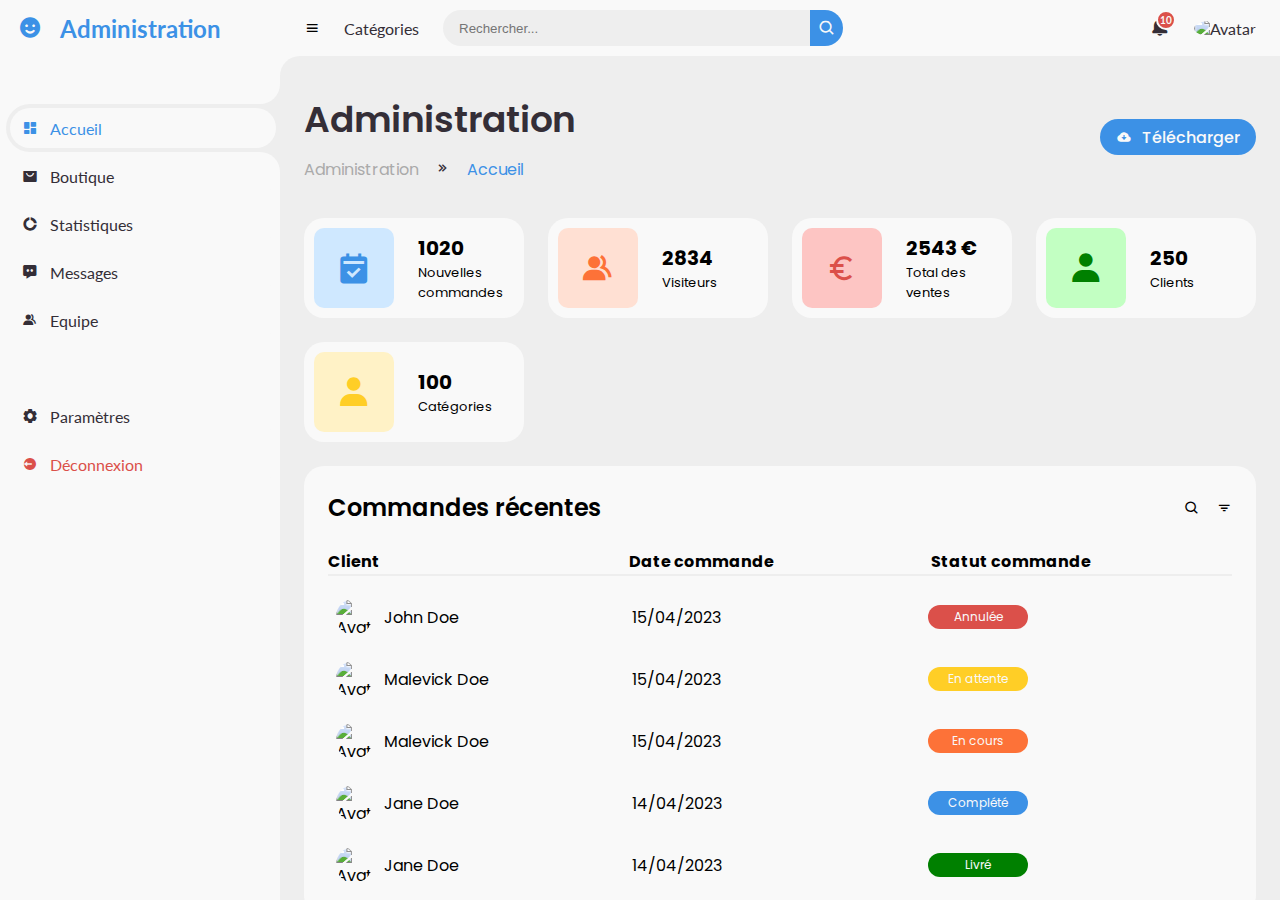
==== index.html @ 9e569133 "Première version" ====
<!DOCTYPE html>
<html lang="fr">
<head>
    <meta charset="UTF-8">
    <meta http-equiv="X-UA-Compatible" content="IE=edge">
    <meta name="viewport" content="width=device-width, initial-scale=1.0">
    <title>Administration</title>
    <link rel="stylesheet" href="./assets/stylesheets/style.css" />
</head>
<body>
    <aside class="sidebar">
        <a href="#" class="brand">
            <i class="bx bxs-smile"></i>
            <span class="text">Administration</span>
        </a>
        <ul class="side-menu top">
            <li class="active">
                <a href="#" class="">
                    <i class="bx bxs-dashboard"></i>
                    <span class="text">Accueil</span>
                </a>
            </li>
            <li>
                <a href="#" class="">
                    <i class="bx bxs-shopping-bag-alt"></i>
                    <span class="text">Boutique</span>
                </a>
            </li>
            <li>
                <a href="#" class="">
                    <i class="bx bxs-doughnut-chart"></i>
                    <span class="text">Statistiques</span>
                </a>
            </li>
            <li>
                <a href="#" class="">
                    <i class="bx bxs-message-dots"></i>
                    <span class="text">Messages</span>
                </a>
            </li>
            <li>
                <a href="#" class="">
                    <i class="bx bxs-group"></i>
                    <span class="text">Equipe</span>
                </a>
            </li>
        </ul>
        <ul class="side-menu">
            <li>
                <a href="#" class="">
                    <i class="bx bxs-cog"></i>
                    <span class="text">Paramètres</span>
                </a>
            </li>
            <li>
                <a href="#" class="logout">
                    <i class="bx bxs-log-out-circle"></i>
                    <span class="text">Déconnexion</span>
                </a>
            </li>
        </ul>
    </aside>
    <section class="content" id="content">
        <nav>
            <i class="bx bx-menu"></i>
            <a href="#" class="nav-link">Catégories</a>
            <form action="">
                <div class="form-input">
                    <input type="search" name="" id="" placeholder="Rechercher..." />
                    <button type="submit" class="search-btn">
                        <i class="bx bx-search"></i>
                    </button>
                </div>
            </form>
            <a href="#" class="notification">
                <i class="bx bxs-bell"></i>
                <span class="num">10</span>
            </a>
            <a href="#" class="profile">
                <img src="https://picsum.photos/50/50" alt="Avatar" title="Avatar" />
            </a>
        </nav>
        <main>
            <div class="head-title">
                <div class="left">
                    <h1>Administration</h1>
                    <ul class="breadcrumb">
                        <li>
                            <a href="#">Administration</a>
                        </li>
                        <li><i class="bx bx-chevrons-right"></i></li>
                        <li>
                            <a class="active" href="#">Accueil</a>
                        </li>
                    </ul>
                </div>
                <a href="#" class="button">
                    <i class="bx bxs-cloud-download"></i>
                    <span class="text">Télécharger</span>
                </a>
            </div>
            <ul class="box-info">
                <li>
                    <i class="bx bxs-calendar-check"></i>
                    <span class="text">
                        <h3>1020</h3>
                        <p>Nouvelles commandes</p>
                    </span>
                </li>
                <li>
                    <i class="bx bxs-group"></i>
                    <span class="text">
                        <h3>2834</h3>
                        <p>Visiteurs</p>
                    </span>
                </li>
                <li>
                    <i class="bx bx-euro"></i>
                    <span class="text">
                        <h3>2543 €</h3>
                        <p>Total des ventes</p>
                    </span>
                </li>
                <li>
                    <i class="bx bxs-user"></i>
                    <span class="text">
                        <h3>250</h3>
                        <p>Clients</p>
                    </span>
                </li>
                <li>
                    <i class="bx bxs-user"></i>
                    <span class="text">
                        <h3>100</h3>
                        <p>Catégories</p>
                    </span>
                </li>
            </ul>
            <div class="table-data">
                <div class="order">
                    <div class="head">
                        <h3>Commandes récentes</h3>
                        <i class="bx bx-search"></i>
                        <i class="bx bx-filter"></i>
                    </div>
                    <div class="table">
                        <div class="table-header">
                            <div class="col">Client</div>
                            <div class="col">Date commande</div>
                            <div class="col">Statut commande</div>
                        </div>
                        <div class="table-body">
                            <div class="row">
                                <div class="col">
                                    <img src="https://picsum.photos/50/50" alt="Avatar" title="Avatar" />
                                    <p>John Doe</p>
                                </div>
                                <div class="col">15/04/2023</div>
                                <div class="col"><span class="status canceled">Annulée</span></div>
                            </div>
                            <div class="row">
                                <div class="col">
                                    <img src="https://picsum.photos/50/50" alt="Avatar" title="Avatar" />
                                    <p>Malevick Doe</p>
                                </div>
                                <div class="col">15/04/2023</div>
                                <div class="col"><span class="status pending">En attente</span></div>
                            </div>
                            <div class="row">
                                <div class="col">
                                    <img src="https://picsum.photos/50/50" alt="Avatar" title="Avatar" />
                                    <p>Malevick Doe</p>
                                </div>
                                <div class="col">15/04/2023</div>
                                <div class="col"><span class="status process">En cours</span></div>
                            </div>
                            <div class="row">
                                <div class="col">
                                    <img src="https://picsum.photos/50/50" alt="Avatar" title="Avatar" />
                                    <p>Jane Doe</p>
                                </div>
                                <div class="col">14/04/2023</div>
                                <div class="col"><span class="status completed">Complété</span></div>
                            </div>
                            <div class="row">
                                <div class="col">
                                    <img src="https://picsum.photos/50/50" alt="Avatar" title="Avatar" />
                                    <p>Jane Doe</p>
                                </div>
                                <div class="col">14/04/2023</div>
                                <div class="col"><span class="status success">Livré<em></em></span></div>
                            </div>
                        </div>
                        <div class="table-footer">

                        </div>
                    </div>
                </div>
                <div class="todos">
                    <div class="head">
                        <h3>Tâches à faire</h3>
                        <i class="bx bx-plus"></i>
                        <i class="bx bx-filter"></i>
                    </div>
                    <ul class="todo-list">
                        <li class="not-completed">
                            <span class="text">Tâche 1</span>
                            <i class="bx bx-dots-vertical-rounded"></i>
                        </li>
                        <li class="completed">
                            <span class="text">Tâche 2</span>
                            <i class="bx bx-dots-vertical-rounded"></i>
                        </li>
                        <li class="not-completed">
                            <span class="text">Tâche 3</span>
                            <i class="bx bx-dots-vertical-rounded"></i>
                        </li>
                        <li class="completed">
                            <span class="text">Tâche 4</span>
                            <i class="bx bx-dots-vertical-rounded"></i>
                        </li>
                        <li class="not-completed">
                            <span class="text">Tâche 5</span>
                            <i class="bx bx-dots-vertical-rounded"></i>
                        </li>
                    </ul>
                </div>
            </div>
        </main>
    </section>
    <script src="./assets/javascript/dashboard.js"></script>
</body>
</html>
---- assets/stylesheets/style.css ----
/**
*   Style       : CorvanisDashboard 
*   Fichier     : styke.css
*   Version     : 1.0.0.
*   Auteur(s)   : Dakin Quelia <dakinquelia@gmail.com>
**/
@charset "UTF-8";
@import url("https://unpkg.com/boxicons@2.1.4/css/boxicons.min.css");
@import url("https://fonts.googleapis.com/css2?family=Lato:wght@400;700&family=Poppins:wght@400;500;600;700&display=swap");

:root {
    /* Global */
    --poppins:              'Poppins', sans-serif;
    --lato:                 'Lato', sans-serif;
    --sidebar-width:        280px;
    --border-radius-btn:    36px;
    /* Couleurs */
    --light:                #F9F9F9;
    --blue:                 #3C91E6;
    --light-blue:           #CFE8FF;
    --grey:                 #EEEEEE;
    --dark-grey:            #AAAAAA;
    --dark:                 #342E37;
    --red:                  #DB504A;
    --light-red:            #fdc5c3;
    --yellow:               #FFCE26;
	--light-yellow:         #FFF2C6;
    --orange:               #FD7238;
    --light-orange:         #FFE0D3;
    --green:                #008000;
    --light-green:          #c2ffc2;
}

/**
*   Global
**/
* {
    margin: 0;
    padding: 0;
    box-sizing: border-box;
}

a {
    text-decoration: none;
}

li {
    list-style: none;
}

html {
	overflow: hidden;
}

body {
    background: var(--grey);
    overflow-x: hidden;
}

body.dark {
	--light:                #0C0C1E;
	--grey:                 #060714;
	--dark:                 #FBFBFB;
}

/**
*   Barre latérale (sidebar)
**/
.sidebar {
    position: fixed;
    top: 0;
    left: 0;
    width: var(--sidebar-width);
    height: 100%;
    background: var(--light);
    font-family: var(--lato);
    z-index: 1000;
    transition: .3s ease;
    overflow-x: hidden;
    scrollbar-width: none;
}

.sidebar::--webkit-scrollbar {
	display: none;
}

.sidebar.hide {
    width: 60px;
}

.sidebar .brand {
    font-size: 24px;
    font-weight: 700;
    height: 56px;
    display: flex;
    align-items: center;
    color: var(--blue);
}

.sidebar .brand .bx {
    min-width: 60px;
    display: flex;
    justify-content: center;
}

.sidebar .side-menu {
    width: 100%;
    margin-top: 48px;
}

.sidebar .side-menu li {
    height: 48px;
    background: transparent;
    margin-left: 6px;
    border-radius: 48px 0 0 48px;
    padding: 4px;
}

.sidebar .side-menu li.active {
    background: var(--grey);
    position: relative;
}

.sidebar .side-menu li.active::before {
    content: '';
    position: absolute;
    width: 40px;
    height: 40px;
    border-radius: 50%;
    top: -40px;
    right: 0;
    box-shadow: 20px 20px 0 var(--grey);
    z-index: -1;
}

.sidebar .side-menu li.active::after {
    content: '';
    position: absolute;
    width: 40px;
    height: 40px;
    border-radius: 50%;
    bottom: -40px;
    right: 0;
    box-shadow: 20px -20px 0 var(--grey);
    z-index: -1;
}

.sidebar .side-menu li a {
    width: 100%;
    height: 100%;
    font-size: 16px;
    color: var(--dark);
    background: var(--light);
    border-radius: 48px;
    display: flex;
    align-items: center;
    white-space: nowrap;
    overflow-x: hidden;
}

.sidebar .side-menu li.active a {
    color: var(--blue);
}

.sidebar.hide .side-menu li a {
    width: calc(48px - (4px * 2));
    transition: width .3s ease;
}

.sidebar .side-menu li a.logout {
    color: var(--red);
}

.sidebar .side-menu li a:hover {
    color: var(--blue);
}

.sidebar .side-menu li a i {
    min-width: calc(60px - ((4px + 6px) * 2));
    display: flex;
    align-items: center;
    justify-content: center;
}

/**
*   Contenu (content)
**/
.content {
   position: relative;
   width: calc(100% - var(--sidebar-width));
   left: var(--sidebar-width);
   transition: .3s ease;
}

.sidebar.hide ~ .content {
    width: calc(100% - 60px);
    left: 60px;
}

.content nav {
    position: relative;
    height: 56px;
    background: var(--light);
    padding: 0 24px;
    display: flex;
    align-items: center;
    grid-gap: 24px;
    font-family: var(--lato);
}

.content nav::before {
    content: '';
    position: absolute;
    width: 40px;
    height: 40px;
    bottom: -40px;
    left: 0;
    border-radius: 50%;
    box-shadow: -20px -20px 0 var(--light);
}

.content nav a {
    color: var(--dark);
}

.content nav i.bx.bx-menu {
    cursor: pointer;
}

.content nav .nav-link {
    font-size: 16px;
    transition: .3s ease;
}

.content nav .nav-link:hover {
    color: var(--blue);
}

.content nav .notification {
    position: relative;
    font-size: 20px;
}

.content nav .notification .num {
    position: absolute;
    top: -6px;
    right: -6px;
    width: 20px;
    height: 20px;
    border-radius: 50%;
    border: 2px solid var(--light);
    background: var(--red);
    color: var(--light);
    font-weight: 700;
    font-size: 10px;
    display: flex;
    align-items: center;
    justify-content: center;
}

.content nav .profile img {
    width: 36px;
    height: 36px;
    object-fit: cover;
    border-radius: 50%;
}

/**
*   Formulaires (forms)
**/
.content nav form {
    max-width: 400px;
    width: 100%;
    margin-right: auto;
}

.content nav form .form-input {
    display: flex;
    align-items: center;
    height: 36px;
}

.content nav form .form-input input {
    flex-grow: 1;
    padding: 0 16px;
    height: 100%;
    border: none;
    border-radius: var(--border-radius-btn) 0 0 var(--border-radius-btn);
    background: var(--grey);
    outline: none;
    width: 100%;
}

.content nav form .form-input button {
    cursor: pointer;
    width: 36px;
    height: 100%;
    display: flex;
    justify-content: center;
    align-items: center;
    background: var(--blue);
    color: var(--light);
    font-size: 18px;
    border: none;
    outline: none;
    border-radius: 0 var(--border-radius-btn) var(--border-radius-btn) 0;
}

.content nav form .form-input button:hover {
    color: var(--dark);
}

/**
*   Zone de contenu principal
**/
.content main {
    width: 100%;
    padding: 36px 24px;
    font-family: var(--poppins);
    max-height: calc(100vh - 56px);
    overflow-y: auto;
}

.content main .head-title {
    display: flex;
    align-items: center;
    justify-content: space-between;
    grid-gap: 16px;
    flex-wrap: wrap;
}

.content main .head-title .left h1 {
    font-size: 36px;
    font-weight: 600;
    margin-bottom: 10px;
    color: var(--dark);
}

.content main .head-title .left .breadcrumb {
    display: flex;
    align-items: center;
    grid-gap: 16px;
}

.content main .head-title .left .breadcrumb li {
    color: var(--dark); 
}

.content main .head-title .left .breadcrumb li a {
    color: var(--dark-grey);
    pointer-events: none;
}

.content main .head-title .left .breadcrumb li a.active {
    color: var(--blue);
    pointer-events: unset;
}

.content main .head-title .button {
    height: 36px;
    padding: 0 16px;
    border-radius: var(--border-radius-btn);
    background: var(--blue);
    color: var(--light);
    display: flex;
    align-items: center;
    justify-content: center;
    grid-gap: 10px;
    font-weight: 500;
}

.content main .head-title .button:hover {
    background: rgba(255, 255, 255, 0.9);
    color: var(--dark);
}

.content main .box-info {
    display: grid;
    grid-template-columns: repeat(auto-fit, minmax(200px, 1fr));
    grid-gap: 24px;
    margin-top: 36px;
}

.content main .box-info li {
    padding: 10px;
    background: var(--light);
    border-radius: 20px;
    display: flex;
    align-items: center;
    grid-gap: 24px;
}

.content main .box-info .text h3 {
    font-size: 20px;
}

.content main .box-info .text {
    font-size: 13px;
}

.content main .box-info li .bx {
    min-width: 80px;
    width: 80px;
    height: 80px;
    border-radius: 10px;
    font-size: 36px;
    display: flex;
    align-items: center;
    justify-content: center;
}

.content main .box-info li:nth-child(1) i.bx {
    background: var(--light-blue);
    color: var(--blue);
}

.content main .box-info li:nth-child(2) i.bx {
    background: var(--light-orange);
    color: var(--orange);
}

.content main .box-info li:nth-child(3) i.bx {
    background: var(--light-red);
    color: var(--red);
}

.content main .box-info li:nth-child(4) i.bx {
    background: var(--light-green);
    color: var(--green);
}

.content main .box-info li:nth-child(5) i.bx {
    background: var(--light-yellow);
    color: var(--yellow);
}

/**
*   Tableaux
**/
.content main .table-data {
    display: flex;
    flex-wrap: wrap;
    grid-gap: 24px;
    margin-top: 24px;
    width: 100%;
}

.content main .table-data > div {
    border-radius: 20px;
    background: var(--light);
    padding: 24px;
    flex-grow: 1;
    overflow-x: auto;
}

.content main .table-data .head {
    display: flex;
    align-items: center;
    grid-gap: 16px;
    margin-bottom: 24px;
    min-width: 420px;
}

.content main .table-data .head .bx {
    cursor: pointer;
}

.content main .table-data .head h3 {
    margin-right: auto;
    font-size: 24px;
    font-weight: 600;
}

.content main .table {
    display: flex;
    flex-direction: column;
    flex-wrap: nowrap;
    width: 100%;
    min-width: 420px;
}

.content main .table .table-header {
    display: flex;
    align-items: center;
    width: 100%;
    border-bottom: 2px solid var(--grey);
}

.content main .table .table-header .col {
    margin: 0;
    padding: 0;
    font-weight: bold;
}

.content main .table .table-header > .col {
    width: 100%;
}

.content main .table .table-body {
    display: flex;
    flex-direction: column;
    width: 100%;
}

.content main .table .table-body > .row {
    display: flex;
    width: 100%;
    align-items: center;
    margin-bottom: 10px;
    padding: 8px;
}

.content main .table .table-body > .row:first-child {
    margin-top: 15px;
}

.content main .table .table-body > .row:last-child {
    margin-bottom: 0;
}

.content main .table .table-body > .row:hover {
    background: var(--grey);
    border-radius: 10px;
}

.content main .table .table-body > .row > .col {
    width: 100%;
}

.content main .table .table-body > .row > .col:first-child {
    display: flex;
    align-items: center;
    grid-gap: 12px;
}

.content main .table .table-body > .row .col img {
    width: 36px;
    height: 36px;
    border-radius: 50%;
    object-fit: cover;
}

.content main .table .table-footer { }

/**
*   Composant : tâches (todos)
**/
.content main .table-data .todos { }

.content main .table-data .todos .todo-list {
    width: 100%;
    min-width: 420px;
}

.content main .table-data .todos .todo-list li {
    width: 100%;
    margin-bottom: 16px;
    background: var(--grey);
    border-radius: 10px;
    padding: 2px 16px;
    display: flex;
    justify-content: space-between;
    align-items: center;
    border-left: 10px solid;
}

.content main .table-data .todos .todo-list li:last-child {
    margin-bottom: 0;
}

.content main .table-data .todos .todo-list li.completed {
    border-left-color: var(--blue);
}

.content main .table-data .todos .todo-list li.not-completed {
    border-left-color: var(--red);
}

.content main .table-data .todos .todo-list li .bx {
    cursor: pointer;
}

/**
*   Composant : statut (status)
**/
.status {
    display: flex;
    align-items: center;
    justify-content: center;
    width: 100px;
    font-size: 12px;
    padding: 3px 16px;
    color: var(--light);
    border-radius: 20px;
    background: var(--grey);
    overflow-x: hidden;
}

.status.process {
    background: var(--orange);
}

.status.pending {
    background: var(--yellow);
}

.status.completed {
    background: var(--blue);
}

.status.canceled {
    background: var(--red); 
}

.status.success {
    background: var(--green); 
}

/**
*   Responsive
**/
@media screen and (max-width: 768px) {
    .sidebar {
        width: 200px;
    }

    .content {
        width: calc(100% - 60px);
        left: 200px;
    }

    .content nav .nav-link {
        display: none;
    }
}

@media screen and (max-width: 576px) {
    .content nav form .form-input input {
        display: none;
    }

    .content nav form .form-input button {
        width: auto;
        height: auto;
        background: transparent;
        border-radius: none;
        color: var(--dark);
    }

    .content nav form.show .form-input input {
        display: block;
        width: 100%;
    }

    .content nav form.show .form-input button {
        width: 36px;
        height: 100%;
        border-radius: 0 var(--border-radius-btn) var(--border-radius-btn) 0;
        background: var(--red);
        color: var(--light);
    }

    .content nav form.show ~ .notification,
    .content nav form.show ~ .profile {
        display: none;
    }

    .content main .box-info {
        grid-template-columns: 1fr;
    }

    .content main .table-data .head {
        min-width: 420px;
    }

    .content main .table-data .todos .todo-list {
        min-width: 420px;
    }
}
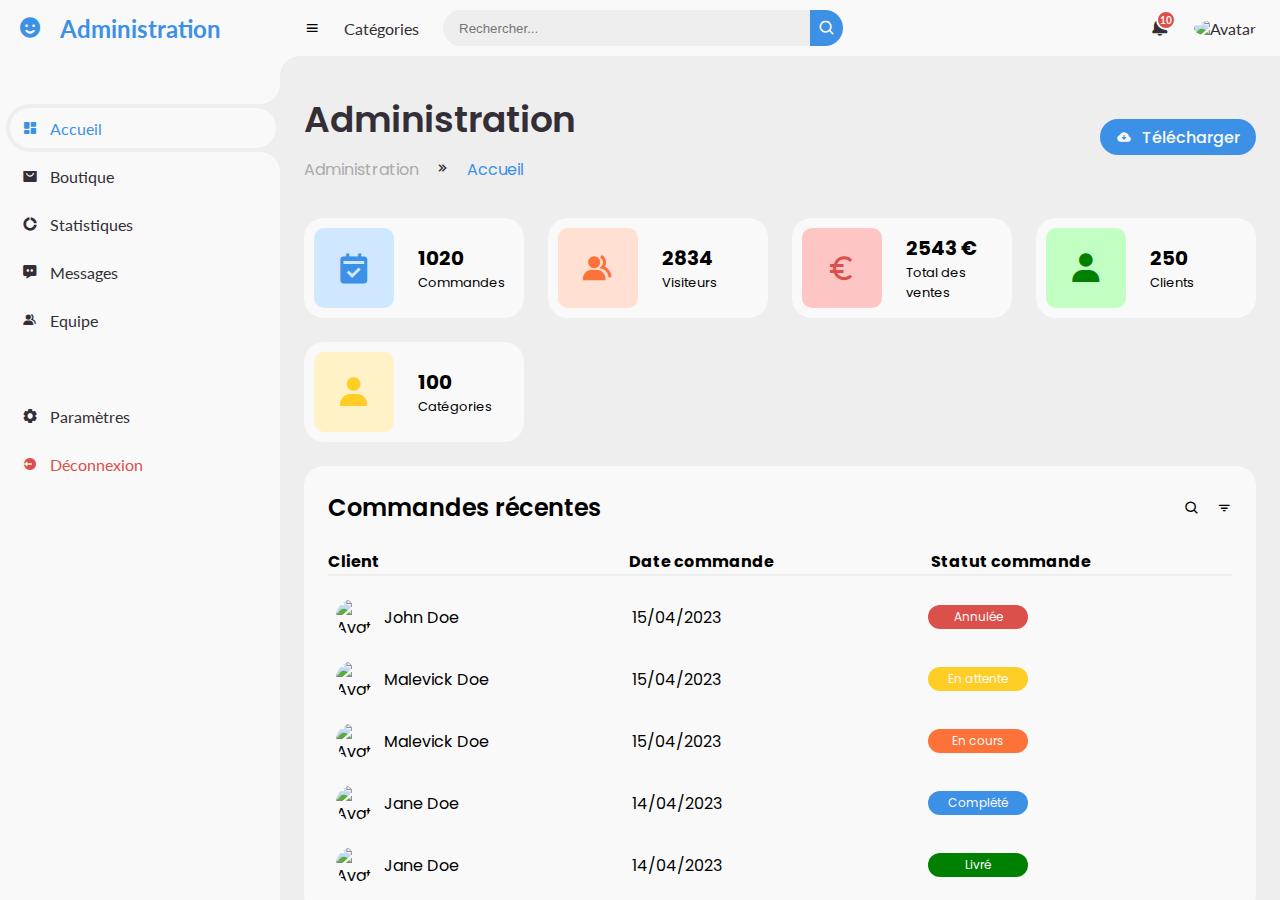
==== commit b936210c: "Mise à jour du code" ====
--- a/index.html
+++ b/index.html
@@ -104,7 +104,7 @@
                     <i class="bx bxs-calendar-check"></i>
                     <span class="text">
                         <h3>1020</h3>
-                        <p>Nouvelles commandes</p>
+                        <p>Commandes</p>
                     </span>
                 </li>
                 <li>
--- a/assets/stylesheets/style.css
+++ b/assets/stylesheets/style.css
@@ -1,6 +1,6 @@
 /**
 *   Style       : CorvanisDashboard 
-*   Fichier     : styke.css
+*   Fichier     : style.css
 *   Version     : 1.0.0.
 *   Auteur(s)   : Dakin Quelia <dakinquelia@gmail.com>
 **/
@@ -16,19 +16,34 @@
     --border-radius-btn:    36px;
     /* Couleurs */
     --light:                #F9F9F9;
+    --black:                #222222;
     --blue:                 #3C91E6;
     --light-blue:           #CFE8FF;
+    --light-blue-2:         #e0f0ff;
     --grey:                 #EEEEEE;
     --dark-grey:            #AAAAAA;
     --dark:                 #342E37;
+    --dark-light-1:         #343434;
+    --dark-light-2:         #555555;    
     --red:                  #DB504A;
     --light-red:            #fdc5c3;
     --yellow:               #FFCE26;
+    --yellow-2:             #E2A03F;
 	--light-yellow:         #FFF2C6;
     --orange:               #FD7238;
     --light-orange:         #FFE0D3;
     --green:                #008000;
-    --light-green:          #c2ffc2;
+    --light-green:          #C2FFC2;
+    --violet:               #805DCA;
+    --white:                #FFFFFF;
+    --primary:              var(--blue);
+    --secondary:            var(--yellow-2);
+    /* Autres couleurs */
+    --modal-border-color:   #DDDDDD;
+    --color-facebook:       #3B5998;
+    --color-twitter:        #1DA1F2;
+    --color-whatsapp:       #25D366;
+    --color-instagram:      #C13583;
 }
 
 /**
@@ -61,6 +76,67 @@
 	--light:                #0C0C1E;
 	--grey:                 #060714;
 	--dark:                 #FBFBFB;
+}
+
+.container {
+    background: var(--light);
+    border-radius: 8px; 
+    box-shadow: 0 10px 30px rgba(0, 0, 0, .07);
+    color: var(--dark);
+    padding: 10px 24px;
+}
+
+body > .container {
+    margin-bottom: 10px;
+}
+
+body > .container:last-of-type {
+    margin-bottom: 0;
+}
+
+/**
+*   Formulaires du container
+**/
+.container form {
+    max-width: 400px;
+    width: 100%;
+    margin-right: auto;
+}
+
+.container form .form-input {
+    display: flex;
+    align-items: center;
+    height: 36px;
+}
+
+.container form .form-input input {
+    flex-grow: 1;
+    padding: 0 12px;
+    height: 100%;
+    border: none;
+    border-radius: 8px;
+    background: var(--grey);
+    outline: none;
+    width: 100%;
+}
+
+.container form .form-input button {
+    cursor: pointer;
+    width: 25px;
+    height: 100%;
+    display: flex;
+    justify-content: center;
+    align-items: center;
+    background: var(--blue);
+    color: var(--light);
+    font-size: 14px;
+    border: none;
+    outline: none;
+    border-radius: 0 var(--border-radius-btn) var(--border-radius-btn) 0;
+}
+
+.container form .form-input button:hover {
+    color: var(--dark);
 }
 
 /**
@@ -241,6 +317,10 @@
     font-size: 20px;
 }
 
+.content nav .notification:hover {
+    color: var(--blue);
+}
+
 .content nav .notification .num {
     position: absolute;
     top: -6px;
@@ -327,6 +407,7 @@
     justify-content: space-between;
     grid-gap: 16px;
     flex-wrap: wrap;
+    margin-bottom: 15px;
 }
 
 .content main .head-title .left h1 {
@@ -617,6 +698,318 @@
 }
 
 /**
+*   Composant : modal
+**/
+.modal {
+    max-width: 600px;
+    width: 100%;
+    background: var(--light);
+    border-radius: 16px;
+    padding: 15px;
+    box-shadow: 0 10px 30px rgba(0, 0, 0, .07);
+    height: auto;
+    margin-bottom: 10px;
+}
+
+.modal .modal-header {
+
+}
+
+.modal .modal-body {
+    
+}
+
+.modal .modal-footer {
+    
+}
+
+.modal .modal-body .modal-content {
+    font-size: 12px;
+}
+
+.modal .modal-body .modal-content h2,
+.modal .modal-body .modal-content p {
+    margin: 10px;
+}
+
+/**
+*   Composant : tabs (horizontal)
+**/
+.tab-menu-bg {
+    background: var(--light);
+    border-radius: 16px; 
+    box-shadow: 0 10px 30px rgba(0, 0, 0, .07);
+    color: var(--dark);
+}
+
+.tab-menu {
+    display: flex;
+    position: relative;
+    grid-gap: 24px;
+    padding: 0 10px 10px 0;
+    border-bottom: 1px solid var(--modal-border-color);
+    flex-wrap: wrap;
+}
+
+.tab-menu > li {
+    position: relative;
+    cursor: pointer;
+    color: var(--dark-grey);
+    transition: all .3s ease;
+    user-select: none;
+    white-space: nowrap;
+}
+
+.tab-menu > li:hover {
+    color: var(--dark);
+}
+
+.tab-menu > li.active {
+    color: var(--primary);
+}
+
+.tab-menu .dropdown {
+    position: absolute;
+    top: 130%;
+    right: 0;
+    width: 160px;
+    padding: 10px 0;
+    background: var(--light);
+    box-shadow: 0 8px 16px rgba(0, 0, 0, .07);
+    border-radius: 10px;
+    opacity: 0;
+    visibility: hidden;
+    transition: all .3s ease;
+    z-index: 100;
+}
+
+.tab-menu > li:hover .dropdown {
+    opacity: 1;
+    visibility: visible;
+    top: 100%;
+}
+
+.tab-menu .dropdown li {
+    padding: 8px 16px;
+    transition: all .3s ease;
+    color: var(--dark-grey);
+}
+
+.tab-menu .dropdown li:hover {
+    background: var(--grey);
+    color: var(--dark);
+}
+
+.tab-menu .dropdown li.active {
+    color: var(--primary);
+}
+
+.tab-menu .dropdown .separator {
+
+}
+
+.tab-menu .line {
+    position: absolute;
+    bottom: 0;
+    left: 10px;
+    height: 2px;
+    background: var(--primary);
+    transition: all .3s ease;
+}
+
+.tab-contents .tab-content {
+    display: none;
+}
+
+.tab-contents .tab-content.active {
+    display: block;
+}
+
+.tab-contents .tab-content h2 {
+    font-size: 20px;
+    font-weight: 600;
+    color: var(--blue);
+    margin: 10px 0;
+}
+
+.tab-contents .tab-content p {
+    margin-bottom: 10px;
+    color: var(--dark);
+}
+
+/**
+*   Composant : tabs (vertical)
+**/
+.tab-menu-vr {
+    display: flex;
+}
+
+.tab-menu-vr .indicator {
+    min-width: 200px;
+    margin: -24px 15px -10px -24px;
+    border-right: 1px solid var(--grey);
+}
+
+.tab-menu-vr > .indicator {
+    padding: 1.5rem 0;
+}
+
+.tab-menu-vr .indicator li {
+    cursor: pointer;
+    display: flex;
+    align-items: center;
+    grid-gap: .5rem;
+    padding: 10px 1rem;
+    font-size: .875rem;
+    color: var(--black);
+    border-right: 3px solid transparent;
+    user-select: none;
+}
+
+.tab-menu-vr .indicator li i {
+    font-size: 1rem;
+}
+
+.tab-menu-vr .indicator li.active {
+    border-right-color: var(--blue);
+    background: var(--light-blue-2);
+    color: var(--blue);
+}
+
+.tab-menu-vr .indicator li:hover {
+    background: var(--light-blue-2);
+}
+
+.tab-menu-vr > .tab-content {
+    padding: 0 1rem 1rem 1rem;
+}
+
+.tab-menu-vr .tab-content li {
+    display: none;
+}
+
+.tab-menu-vr .tab-content li.active {
+    display: block;
+}
+
+.tab-menu-vr .tab-content li h1 {
+    font-size: 1.5rem;
+    font-weight: 600;
+    color: var(--black);
+    margin-bottom: .75rem;
+}
+
+.tab-menu-vr .tab-content li p {
+    text-align: justify;
+    font-size: .875rem;
+    margin-bottom: .5rem;
+    color: var(--black);
+}
+
+/**
+*   Composant : menu contextuel
+**/
+.context-menu {
+    font-family: var(--lato);
+    position: fixed;
+    top: 0;
+    left: 0;
+    min-width: 220px;
+    background: var(--light);
+    box-shadow: 0 8px 16px rgba(0, 0, 0, .09);
+    border-radius: 8px; 
+    z-index: 100;
+    padding: 5px 0;
+    opacity: 0;
+    visibility: hidden;
+    transition: opacity .2s ease;
+}
+
+.context-menu.show {
+    opacity: 1;
+    visibility: visible;
+}
+
+.context-menu .divider {
+    height: 1px;
+    background: var(--grey);
+    margin: 5px 0;
+}
+
+.context-menu li {
+    position: relative;
+}
+
+.context-menu li a {
+    display: flex;
+    align-items: center;
+    grid-gap: .75rem;
+    padding: .25rem 1rem;
+    color: var(--dark);
+    font-size: .875rem;
+    font-weight: 500;
+}
+
+.context-menu li a:hover {
+    color: var(--blue);
+    background: var(--grey);
+}
+
+.context-menu li a i {
+    font-size: 1.25rem;
+    width: 20px;
+    height: 20px;
+}
+
+.context-menu li a i.bx-x {
+    display: flex;
+    align-items: center;
+    justify-content: center;
+    color: var(--red);
+    font-size: 1.70rem;
+}
+
+.context-menu li a i.bxl-facebook {
+    color: var(--color-facebook);
+}
+
+.context-menu li a i.bxl-twitter {
+    color: var(--color-twitter);
+}
+
+.context-menu li a i.bxl-whatsapp {
+    color: var(--color-whatsapp);
+}
+
+.context-menu li a i.bxl-instagram {
+    color: var(--color-instagram);
+}
+
+.context-menu li a .arrow {
+    margin-left: auto;
+}
+
+.context-menu .dropdown-menu {
+    position: absolute;
+    top: 5px;
+    left: 100%;
+    min-width: 220px;
+    background: var(--light);
+    border-radius: 8px;
+    padding: 5px 0;
+    opacity: 0;
+    visibility: hidden;
+    transition: all .2s ease;
+}
+
+.context-menu li:hover > .dropdown-menu {
+    top: -5px;
+    left: 102%;
+    opacity: 1;
+    visibility: visible;
+}
+
+/**
 *   Responsive
 **/
 @media screen and (max-width: 768px) {
@@ -676,4 +1069,8 @@
     .content main .table-data .todos .todo-list {
         min-width: 420px;
     }
+
+    .tab-menu-vr .indicator {
+		border-right: none;
+	}
 }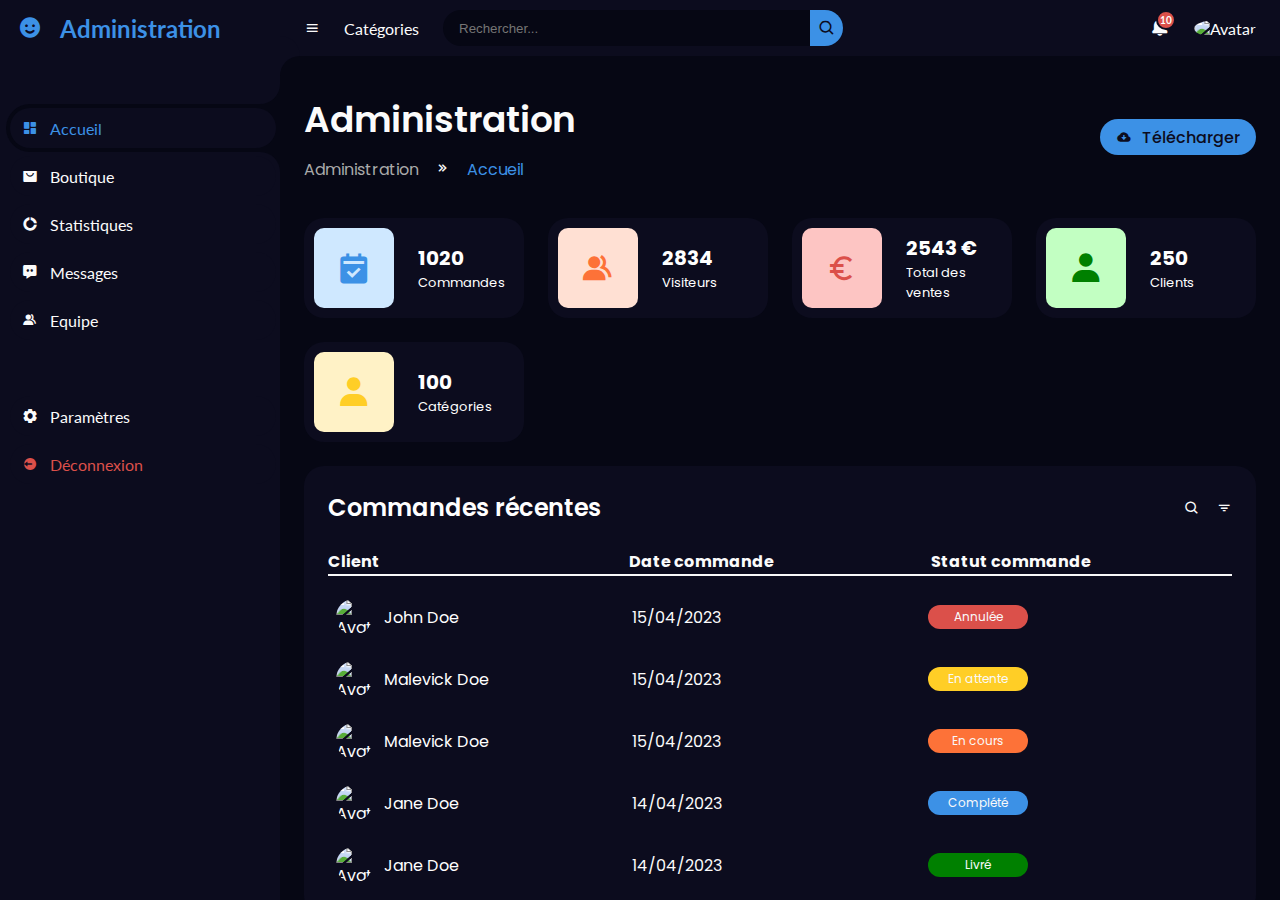
==== commit 4fd85a10: "Ajout du thème sombre" ====
--- a/index.html
+++ b/index.html
@@ -7,7 +7,7 @@
     <title>Administration</title>
     <link rel="stylesheet" href="./assets/stylesheets/style.css" />
 </head>
-<body>
+<body class="dark">
     <aside class="sidebar">
         <a href="#" class="brand">
             <i class="bx bxs-smile"></i>
--- a/assets/stylesheets/style.css
+++ b/assets/stylesheets/style.css
@@ -6,25 +6,29 @@
 **/
 @charset "UTF-8";
 @import url("https://unpkg.com/boxicons@2.1.4/css/boxicons.min.css");
+@import url('https://fonts.googleapis.com/css2?family=Outfit:wght@400;500;600;700&display=swap');
 @import url("https://fonts.googleapis.com/css2?family=Lato:wght@400;700&family=Poppins:wght@400;500;600;700&display=swap");
 
 :root {
-    /* Global */
-    --poppins:              'Poppins', sans-serif;
-    --lato:                 'Lato', sans-serif;
-    --sidebar-width:        280px;
-    --border-radius-btn:    36px;
     /* Couleurs */
     --light:                #F9F9F9;
     --black:                #222222;
     --blue:                 #3C91E6;
+    --blue-2:               #3B5998;
+    --blue-3:               #1DA1F2;
     --light-blue:           #CFE8FF;
     --light-blue-2:         #e0f0ff;
     --grey:                 #EEEEEE;
     --dark-grey:            #AAAAAA;
+    --dark-grey-2:          #CCCCCC;    
+    --dark-grey-3:          #777777;
     --dark:                 #342E37;
     --dark-light-1:         #343434;
-    --dark-light-2:         #555555;    
+    --dark-light-2:         #555555;
+    --light-grey:           #ebe9e9; 
+    --light-grey-2:         #DDDDDD;
+    --light-grey-3:         #EEEEEE;
+    --light-grey-4:         #d4d4d4;
     --red:                  #DB504A;
     --light-red:            #fdc5c3;
     --yellow:               #FFCE26;
@@ -33,17 +37,39 @@
     --orange:               #FD7238;
     --light-orange:         #FFE0D3;
     --green:                #008000;
+    --green-2:              #25D366;
     --light-green:          #C2FFC2;
     --violet:               #805DCA;
     --white:                #FFFFFF;
+    --pink:                 #C13583;
+    /* Autres couleurs */
     --primary:              var(--blue);
     --secondary:            var(--yellow-2);
-    /* Autres couleurs */
-    --modal-border-color:   #DDDDDD;
-    --color-facebook:       #3B5998;
-    --color-twitter:        #1DA1F2;
-    --color-whatsapp:       #25D366;
-    --color-instagram:      #C13583;
+    /* Formulaires */
+    --input-border-color:   var(--dark-grey-2);
+    /* Tableaux */
+    --table-headers-border: var(--grey);
+    /* Couleurs des composants */
+    --modal-border-color:   var(--light-grey-2);
+    --color-facebook:       var(--blue-2);
+    --color-twitter:        var(--blue-3);
+    --color-whatsapp:       var(--green-2);
+    --color-instagram:      var(--pink);
+    /* Composant : tag */
+    --tag-bg:               var(--black);
+    --tag-color:            var(--white);
+    /* Composant : help */
+    --help-border-color:    var(--light-grey-4);
+    /* Composant : notification */
+    --notif-text-color:     var(--white);
+    /* Composant : status */
+    --status-color:         var(--light);
+    /* Global */
+    --poppins:              'Poppins', sans-serif;
+    --lato:                 'Lato', sans-serif;
+    --sidebar-width:        280px;
+    --border-radius-btn:    36px;
+    --main-bg-color:        var(--grey);
 }
 
 /**
@@ -67,15 +93,25 @@
 	overflow: hidden;
 }
 
-body {
-    background: var(--grey);
-    overflow-x: hidden;
-}
-
 body.dark {
 	--light:                #0C0C1E;
 	--grey:                 #060714;
 	--dark:                 #FBFBFB;
+    --black:                #FFFFFF;
+    --white:                #333333;
+    --white-2:              #F9F9F9;
+    --light-grey:           #222222;
+    --light-grey-2:         #000000;
+    --light-grey-4:         #333333;
+    
+    --main-bg-color:        var(--grey);
+    --status-color:         var(--white-2);
+    --table-headers-border: var(--white-2);
+}
+
+body {
+    background: var(--main-bg-color);
+    overflow-x: hidden;
 }
 
 .container {
@@ -84,6 +120,7 @@
     box-shadow: 0 10px 30px rgba(0, 0, 0, .07);
     color: var(--dark);
     padding: 10px 24px;
+    width: 100%;
 }
 
 body > .container {
@@ -94,6 +131,19 @@
     margin-bottom: 0;
 }
 
+.row {
+    display: flex;
+    margin-bottom: .5rem;
+}
+
+h1, h2, h3, h4, h5, h6 {
+    color: var(--black);
+}
+
+p {
+    color: var(--black);
+}
+
 /**
 *   Formulaires du container
 **/
@@ -101,6 +151,7 @@
     max-width: 400px;
     width: 100%;
     margin-right: auto;
+    position: relative;
 }
 
 .container form .form-input {
@@ -301,6 +352,7 @@
 
 .content nav i.bx.bx-menu {
     cursor: pointer;
+    color: var(--dark);
 }
 
 .content nav .nav-link {
@@ -330,7 +382,7 @@
     border-radius: 50%;
     border: 2px solid var(--light);
     background: var(--red);
-    color: var(--light);
+    color: var(--notif-text-color);
     font-weight: 700;
     font-size: 10px;
     display: flex;
@@ -516,6 +568,236 @@
 }
 
 /**
+*   Formulaires
+**/
+.container .form {
+    margin-top: 15px;
+}
+
+.container .form input {
+    margin-right: 10px;
+}
+
+.form {
+    width: 100%;
+    position: relative;
+}
+
+.form.password-checker {
+    max-width: 400px;
+    padding: 4px;
+}
+
+.form .form-group {
+    display: flex;
+    margin-bottom: 10px;
+    width: 100%;
+}
+
+.form .form-group .input-group {
+    position: relative;
+    width: 100%;
+}
+
+form input,
+.form .form-group .input-group input {
+    width: 100%;
+    padding: 8px 10px;
+    background: var(--light);
+    color: var(--dark);
+    border: 1px solid var(--input-border-color);
+    border-radius: 4px;
+    outline: none;
+}
+
+form input:focus,
+.form .form-group .input-group input:focus {
+    border-color: var(--blue);
+}
+
+.form .form-group .input-group label {
+    position: absolute;
+    top: 50%;
+    left: 10px;
+    transform: translateY(-50%);
+    font-size: 12px;
+    background: var(--light);
+    color: var(--dark-grey);
+    font-weight: 500;
+    pointer-events: none;
+    padding: 0 4px;
+    transition: all .3s ease;
+}
+
+.form .form-group .input-group input:focus + label,
+.form .form-group .input-group input:not(:placeholder-shown) + label {
+    top: 0;
+    font-size: 11px;
+}
+
+.form .form-group .input-group .show-pass {
+    position: absolute;
+    cursor: pointer;
+    top: 50%;
+    transform: translateY(-50%);
+    right: 10px;
+    width: 18px;
+    height: 18px;
+    border-radius: 50%;
+    display: flex;
+    align-items: center;
+    justify-content: center;
+    color: var(--dark-grey);
+    transition: all .3s ease;
+}
+
+.form .form-group .input-group .show-pass:hover {
+    color: #000000;
+}
+
+.form .label
+.form .form-group .label {
+    display: flex;
+}
+
+form .strength-bar,
+.form .strength-bar {
+    --width: 0;
+    --bg-color: transparent; 
+    width: 100%;
+    height: 6px;
+    border-radius: 6px;
+    margin-top: 6px;
+    background: var(--light-grey-3);
+    position: relative;
+    overflow: hidden;
+}
+
+form .strength-bar::before,
+.form .strength-bar::before {
+    content: '';
+    position: absolute;
+    top: 0;
+    left: 0;
+    width: var(--width);
+    background: var(--bg-color);
+    height: 100%;
+    transition: all .3s ease;
+}
+
+form .help-container,
+.form .help-container {
+    position: absolute;
+    width: 350px;
+    padding: 15px;
+    left: 105%;
+    top: -12px;
+    box-shadow: 0px 0px 5px rgba(0, 0, 0, 0.2);
+    display: none;
+    background-color: var(--white);
+    border-radius: 8px;
+    z-index: 100;
+    transition: all .3s ease;
+}
+
+form .help-container .arrow,
+.form .help-container .arrow {
+    width: 13px;
+    height: 13px;
+    border-top: thin solid var(--help-border-color);
+    border-left: thin solid var(--help-border-color);
+    transform: rotate(-45deg);
+    position: absolute;
+    top: 20px;
+    left: -7px;
+    background-color: var(--white);
+    z-index: 50;
+}
+
+form .help-container .arrow-right,
+.form .help-container .arrow-right {
+    width: 13px;
+    height: 13px;
+    border-bottom: thin solid var(--help-border-color);
+    border-right: thin solid var(--help-border-color);
+    transform: rotate(-45deg);
+    position: absolute;
+    top: 20px;
+    right: -7px;
+    background-color: var(--white);
+    z-index: 50;
+}
+
+form .help-container .title,
+.form .help-container .title {
+    font-size: 14px;
+    font-weight: bold;
+    color: var(--black);
+    line-height: 20px;
+}
+
+form .help-container .help-text,
+.form .help-container .help-text {
+    font-size: .85rem;
+    margin-top: 8px;
+    color: var(--dark-grey-3);
+}
+
+form select,
+.form select {
+    cursor: pointer;
+	font-family: 'Oufit', sans-serif;
+	padding: 8px 40px 8px 10px;
+	border-radius: 4px;
+	border: 1px solid var(--dark-grey-2);
+    color: var(--dark);
+	outline: none;
+	transition: all .2s;
+	appearance: none;
+    min-width: 170px;
+    background-color: var(--light);
+	background-image: url("data:image/svg+xml,%3Csvg xmlns='http://www.w3.org/2000/svg' viewBox='0 0 24 24'%3E%3Cpath d='M12 16L6 10H18L12 16Z'%3E%3C/path%3E%3C/svg%3E");
+	background-repeat: no-repeat;
+	background-position: right 8px center;
+	background-size: 18px 18px;
+}
+
+form select:focus,
+.form select:focus {
+    border-color: var(--blue);
+}
+
+form select options,
+.form select options {
+    font-family: var(--lato) !important;
+}
+
+form .buttons,
+.form .buttons {
+    display: flex;
+    align-items: center;
+    justify-content: flex-end;
+}
+
+form .buttons button,
+.form .buttons button {
+    cursor: pointer;
+    padding: 10px 15px;
+    outline: none;
+    background: var(--blue);
+    color: var(--white);
+    border: none;
+    border-radius: 4px;
+    font-weight: 500;
+    transition: .3s ease;
+}
+
+form .buttons button:hover,
+.form .buttons button:hover {
+    background-color: var(--blue-2);
+}
+
+/**
 *   Tableaux
 **/
 .content main .table-data {
@@ -524,6 +806,7 @@
     grid-gap: 24px;
     margin-top: 24px;
     width: 100%;
+    color: var(--dark);
 }
 
 .content main .table-data > div {
@@ -564,7 +847,7 @@
     display: flex;
     align-items: center;
     width: 100%;
-    border-bottom: 2px solid var(--grey);
+    border-bottom: 2px solid var(--table-headers-border);
 }
 
 .content main .table .table-header .col {
@@ -671,7 +954,7 @@
     width: 100px;
     font-size: 12px;
     padding: 3px 16px;
-    color: var(--light);
+    color: var(--status-color);
     border-radius: 20px;
     background: var(--grey);
     overflow-x: hidden;
@@ -716,7 +999,7 @@
 }
 
 .modal .modal-body {
-    
+    font-size: 12px;
 }
 
 .modal .modal-footer {
@@ -730,6 +1013,14 @@
 .modal .modal-body .modal-content h2,
 .modal .modal-body .modal-content p {
     margin: 10px;
+}
+
+.modal h3:not(.modal-header) {
+    margin-bottom: 15px;
+}
+
+.modal .modal-body:not(.modal-content) p {
+    margin-bottom: 10px;
 }
 
 /**
@@ -1010,6 +1301,234 @@
 }
 
 /**
+*   Composant : select personnalisé
+**/
+
+
+/**
+*   Composant : gestion des tags (tags)
+**/
+.tags-wrap {
+    position: relative;
+}
+
+.tags-wrap .wrapper {
+    padding: 4px;
+    border: 1px solid var(--dark-grey-2);
+    border-radius: 4px;
+    width: 100%;
+}
+
+.tags-wrap .wrapper:focus-within {
+    border-color: var(--blue);
+}
+
+.tags-wrap .wrapper li {
+    list-style-type: none;
+}
+
+.tags-wrap .wrapper .tags {
+    display: flex;
+    align-items: center;
+    grid-gap: 4px;
+    flex-wrap: wrap;
+}
+
+.tags-wrap .wrapper .tags li {
+    background: var(--light-grey);
+    padding: 2px 4px;
+    border-radius: 3px;
+    display: flex;
+    align-items: center;
+    grid-gap: 6px;
+    color: var(--dark);
+}
+
+.tags-wrap .wrapper .tags li .text {
+    padding: 2px;
+}
+
+.tags-wrap .wrapper .tags li .close-button {
+    cursor: pointer;
+    width: 18px;
+    height: 18px;
+    display: flex;
+    justify-content: center;
+    align-items: center;
+    border-radius: 50%;
+    transition: .3s ease;
+}
+
+.tags-wrap .wrapper .tags li .close-button:hover {
+    background: #D7D7D7;
+    color: var(--black);
+}
+
+.tags-wrap .wrapper .tags .input-tag {
+    flex-basis: 70px;
+    flex-grow: 1;
+    outline: none;
+    min-width: 70px;
+    padding: 2px 4px;
+    border: none;
+    font-size: 14px;
+    border-radius: 4px;
+}
+
+.tags-wrap .bottom {
+    display: flex;
+    align-items: center;
+    justify-content: space-between;
+    margin-top: 10px;
+}
+
+.tags-wrap .bottom .remove-all {
+    cursor: pointer;
+    padding: 10px 20px;
+    outline: none;
+    background: var(--blue);
+    color: var(--white);
+    border: none;
+    border-radius: 4px;
+    font-weight: 500;
+    transition: .3s ease;
+}
+
+.tags-wrap .bottom .remove-all:hover {
+    background: rgba(255, 255, 255, .5);
+    border: 1px solid var(--blue);
+    color: var(--black);
+}
+
+.tags-wrap .bottom > p {
+    margin-top: 10px;
+}
+
+.tags-wrap .bottom .total-tags {
+    font-weight: 600;
+}
+
+/**
+*   Composant : tags label
+**/
+.tags-label {
+
+}
+
+.tag-label {
+    font-size: 85%;
+    font-weight: 600;
+    display: inline-flex;
+    padding: .1em .5em;
+    border-radius: 4px;
+    background: var(--tag-bg);
+    color: var(--tag-color);
+    text-transform: none;
+    text-decoration: none !important;
+    vertical-align: bottom;
+}
+
+.tags-label .tag-label:last-child {
+    border-radius: 0 4px 4px 0;
+}
+
+.tag-label-text {
+
+}
+
+/**
+*   Composant : vérificateur mot de passe (password checker)
+**/
+.password-container {
+    position: relative;
+    width: 100%;
+}
+
+.password-container .strength-container {
+    position: absolute;
+    width: 350px;
+    padding: 15px;
+    left: 410px;
+    top: -12px;
+    box-shadow: 0px 0px 5px rgba(0, 0, 0, 0.2);
+    display: none;
+    background-color: var(--white);
+    border-radius: 8px;
+    z-index: 100;
+}
+
+.password-container .strength-container .title {
+    font-size: 14px;
+    font-weight: bold;
+    color: var(--black);
+    line-height: 20px;
+}
+
+.password-container .strength-container .title-level {
+    --pwd-level-color: transparent;
+    font-size: 14px;
+    font-weight: bold;
+    color: var(--pwd-level-color);
+    line-height: 20px;
+}
+
+.password-container .strength-container .strength-bar {
+    --width: 0;
+    --bg-color: transparent; 
+    width: 100%;
+    height: 6px;
+    border-radius: 6px;
+    margin-top: 6px;
+    background: var(--light-grey-3);
+    position: relative;
+    overflow: hidden;
+}
+
+.password-container .strength-container .strength-bar::before {
+    content: '';
+    position: absolute;
+    top: 0;
+    left: 0;
+    width: var(--width);
+    background: var(--bg-color);
+    height: 100%;
+    transition: all .3s ease;
+}
+
+.password-container .strength-container .help-text {
+    font-size: .85rem;
+    color: var(--dark-grey-3);
+    margin-top: 10px;
+    line-height: 18px;
+}
+
+.password-container .strength-container .arrow {
+    width: 13px;
+    height: 13px;
+    border-top: thin solid var(--help-border-color);
+    border-left: thin solid var(--help-border-color);
+    transform: rotate(-45deg);
+    position: absolute;
+    top: 20px;
+    left: -8px;
+    background-color: var(--white);
+    z-index: 50;
+}
+
+.password-container .strength-container .arrow-right {
+    width: 13px;
+    height: 13px;
+    border-top: thin solid var(--help-border-color);
+    border-right: thin solid var(--help-border-color);
+    transform: rotate(-45deg);
+    position: absolute;
+    top: 20px;
+    right: -8px;
+    background-color: var(--white);
+    z-index: 50;
+}
+
+/**
 *   Responsive
 **/
 @media screen and (max-width: 768px) {
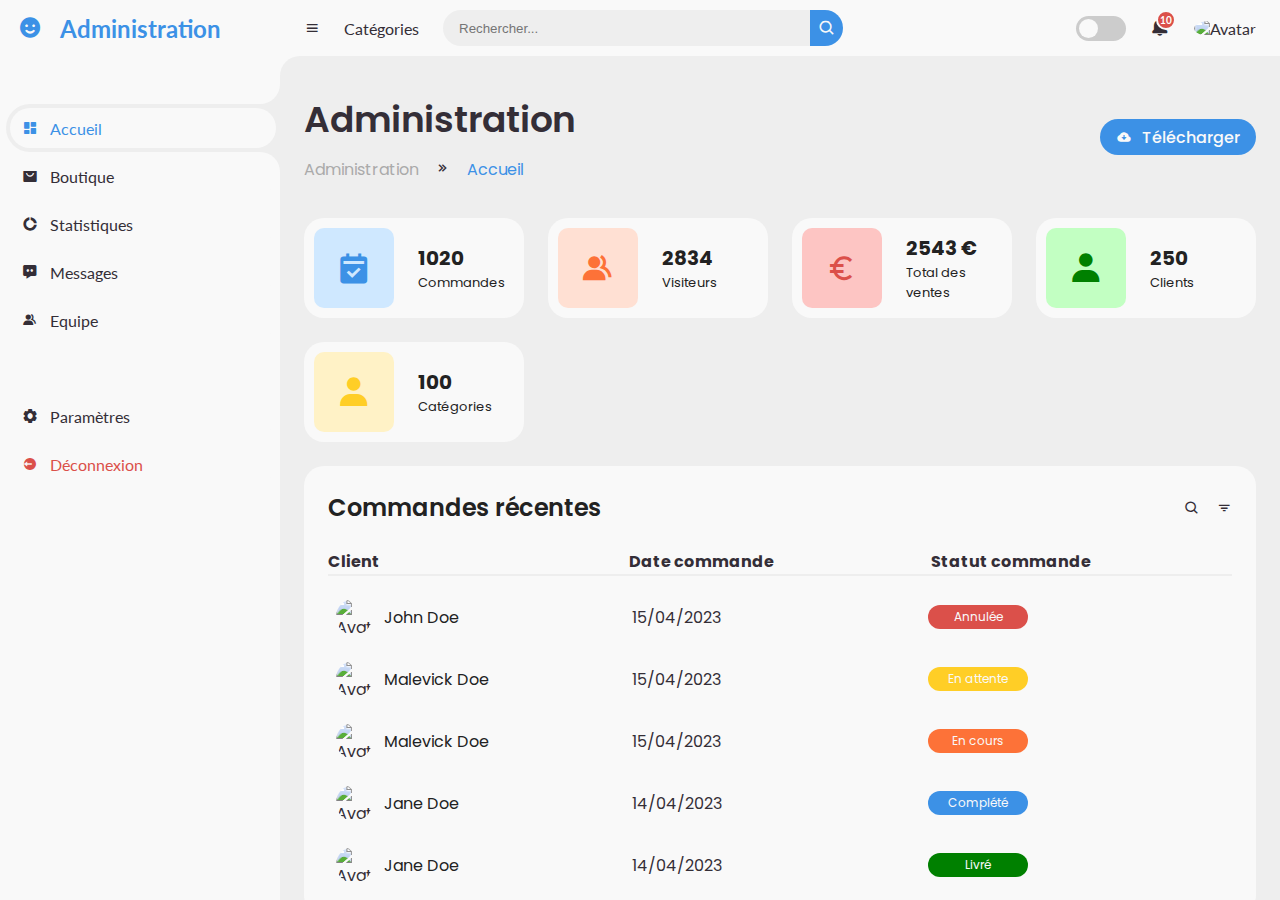
==== commit 44ac241c: "Mise à jour du code" ====
--- a/index.html
+++ b/index.html
@@ -7,7 +7,7 @@
     <title>Administration</title>
     <link rel="stylesheet" href="./assets/stylesheets/style.css" />
 </head>
-<body class="dark">
+<body>
     <aside class="sidebar">
         <a href="#" class="brand">
             <i class="bx bxs-smile"></i>
@@ -72,6 +72,10 @@
                     </button>
                 </div>
             </form>
+            <div class="switch-wrapper">
+                <input type="checkbox" name="switch-mode" id="switch-mode" hidden />
+                <label for="switch-mode" class="switch-mode"></label>
+            </div>
             <a href="#" class="notification">
                 <i class="bx bxs-bell"></i>
                 <span class="num">10</span>
--- a/assets/stylesheets/style.css
+++ b/assets/stylesheets/style.css
@@ -55,7 +55,7 @@
     --color-twitter:        var(--blue-3);
     --color-whatsapp:       var(--green-2);
     --color-instagram:      var(--pink);
-    /* Composant : tag */
+    /* Composant : tags */
     --tag-bg:               var(--black);
     --tag-color:            var(--white);
     /* Composant : help */
@@ -103,10 +103,11 @@
     --light-grey:           #222222;
     --light-grey-2:         #000000;
     --light-grey-4:         #333333;
-    
+
     --main-bg-color:        var(--grey);
     --status-color:         var(--white-2);
     --table-headers-border: var(--white-2);
+    --help-border-color:    transparent;
 }
 
 body {
@@ -395,6 +396,35 @@
     height: 36px;
     object-fit: cover;
     border-radius: 50%;
+}
+
+/**
+*   Composant : switch mode
+**/
+.content nav .switch-wrapper .switch-mode {
+    cursor: pointer;
+    display: block; 
+    min-width: 50px;
+    height: 25px;
+    border-radius: 25px;
+    background: var(--dark-grey-2);
+    position: relative;
+}
+
+.content nav .switch-wrapper .switch-mode::before {
+    content: '';
+    position: absolute;
+    top: 3px;
+    left: 3px;
+    bottom: 3px;
+    width: calc(25px - 6px);
+    background: var(--light);
+    border-radius: 50%;
+    transition: all .3s ease;
+}
+
+.content nav #switch-mode:checked + .switch-mode::before {
+    left: calc(100% - (25px - 6px) - 3px);
 }
 
 /**
